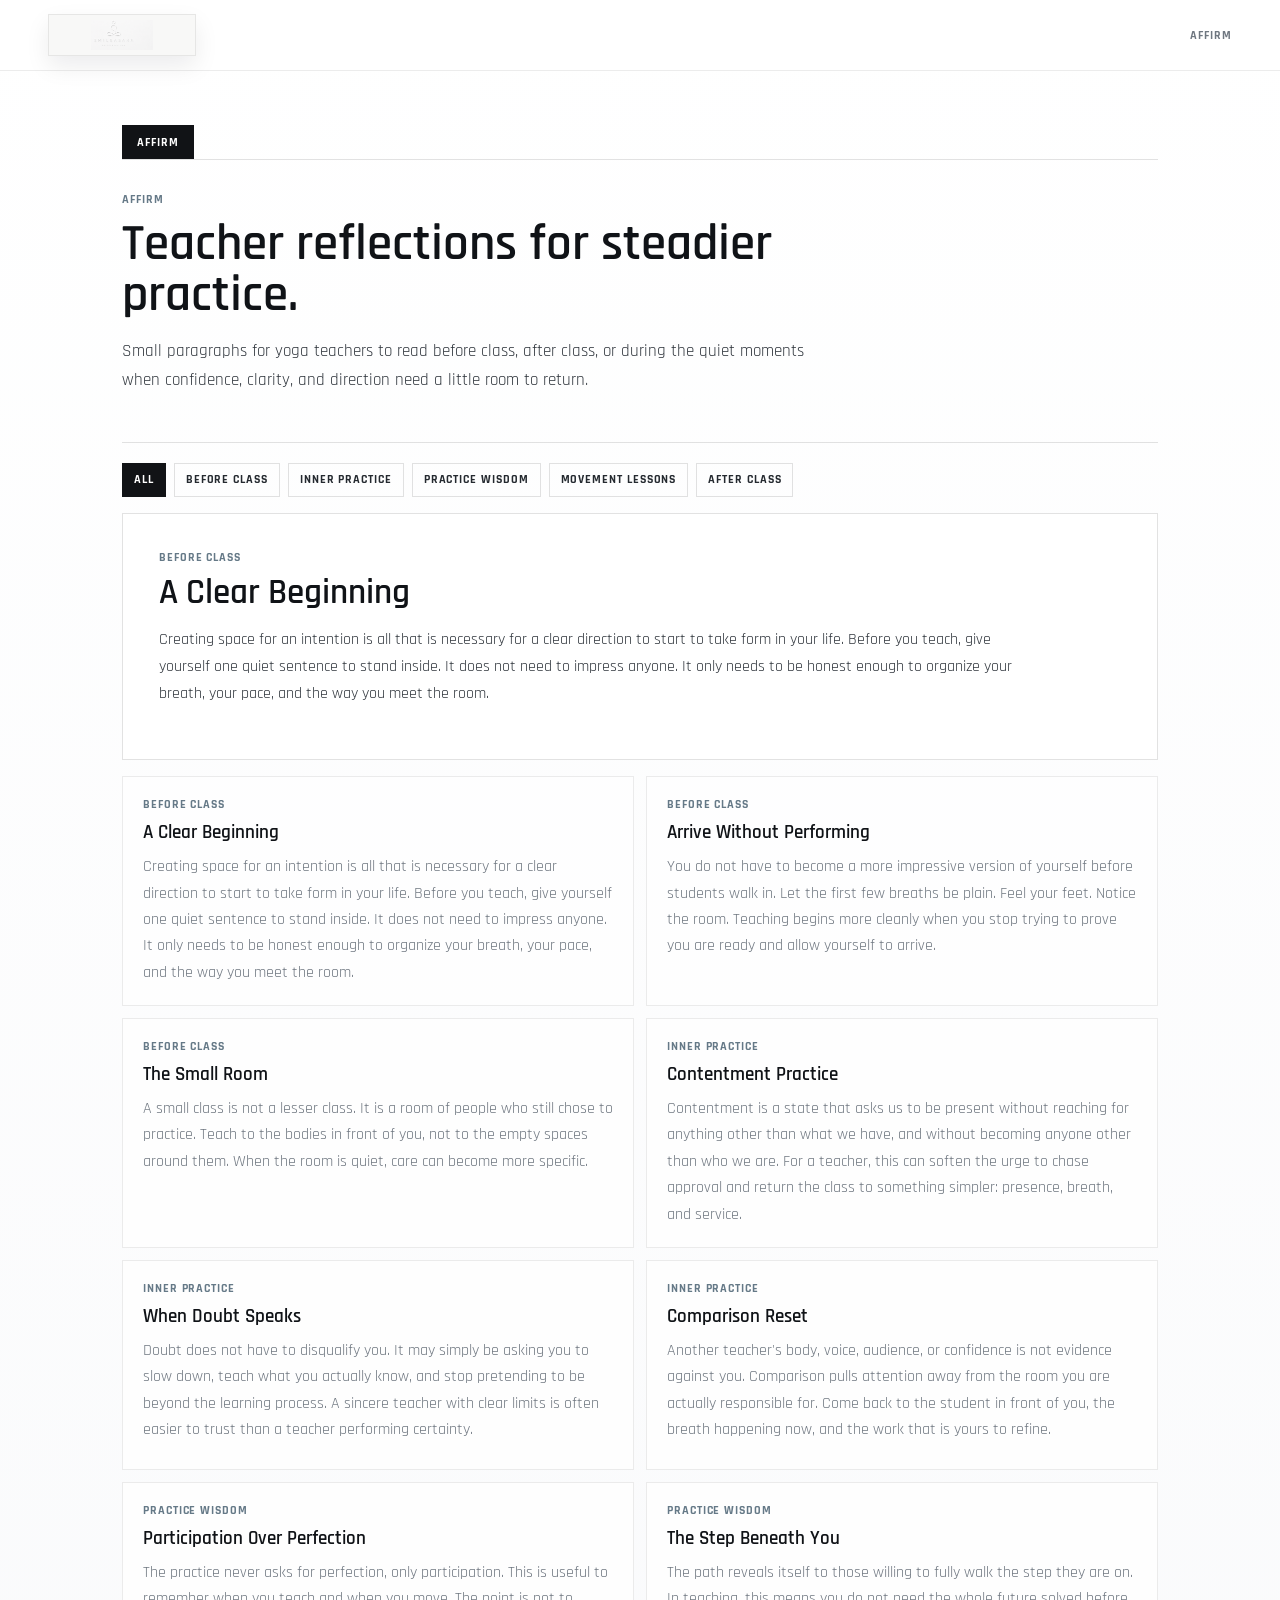
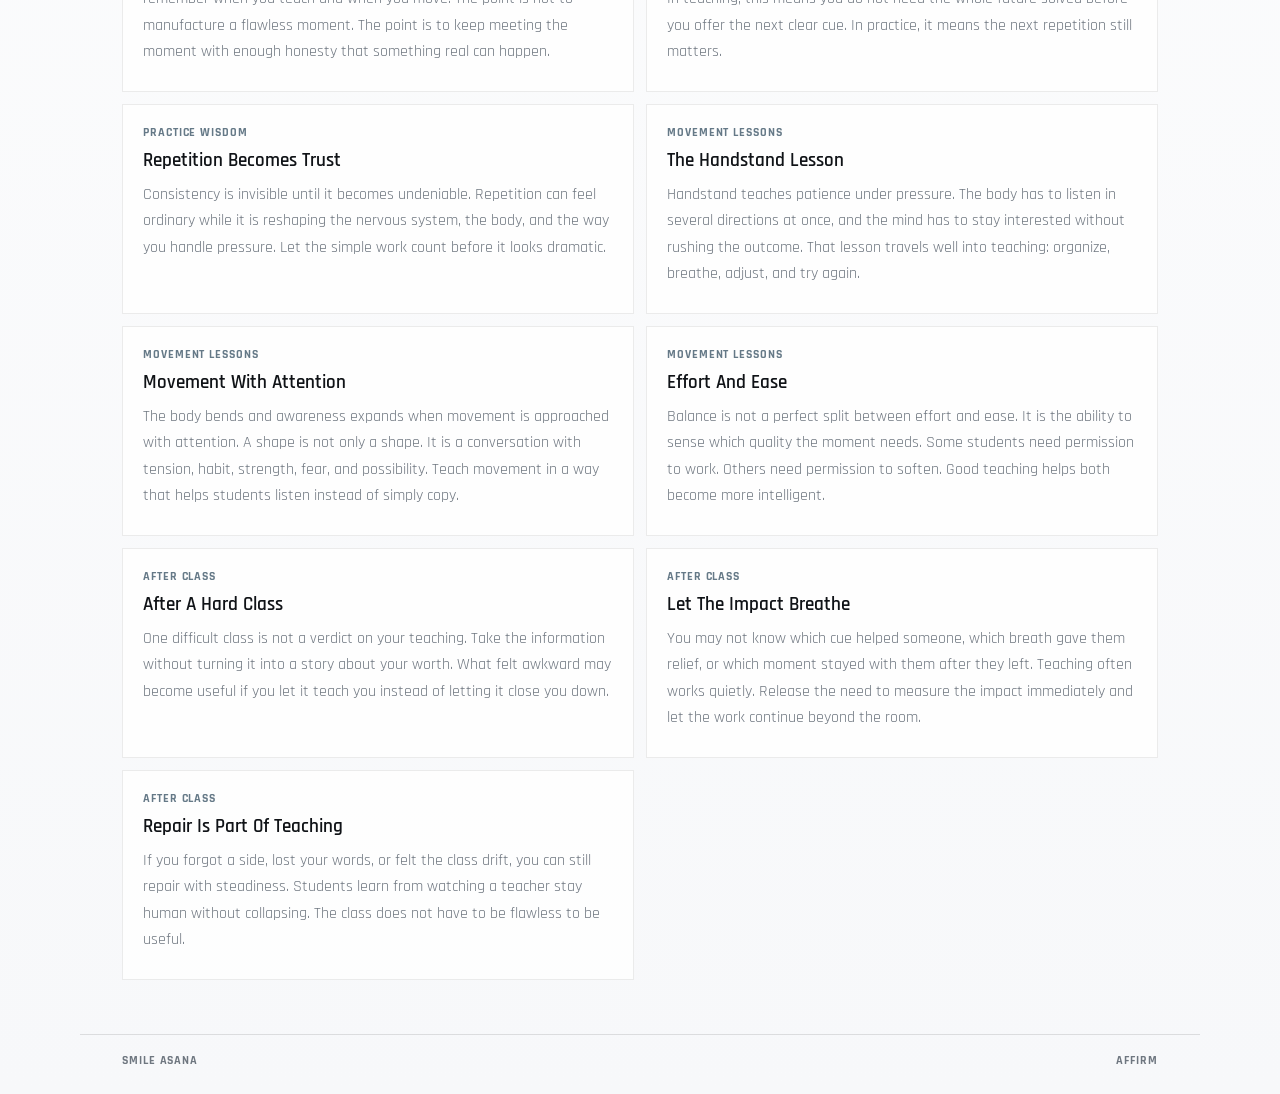
==== index.html @ 8455943b "Add files via upload" ====
<!doctype html>
<html lang="en">
  <head>
    <meta charset="utf-8" />
    <meta name="viewport" content="width=device-width, initial-scale=1" />
    <title>Smile Asana | Affirm</title>
    <meta
      name="description"
      content="Smile Asana Affirm: original reflection paragraphs for yoga teachers."
    />
    <link rel="preconnect" href="https://fonts.googleapis.com" />
    <link rel="preconnect" href="https://fonts.gstatic.com" crossorigin />
    <link
      href="https://fonts.googleapis.com/css2?family=Rajdhani:wght@400;500;600;700&display=swap"
      rel="stylesheet"
    />
    <link rel="icon" href="assets/logo-wide.png" />
    <link rel="stylesheet" href="styles.css" />
  </head>
  <body>
    <header class="site-header">
      <a class="brand" href="#top" aria-label="Smile Asana Affirm">
        <img src="assets/logo-wide.png" alt="Smile Asana" />
      </a>
      <nav class="top-nav" aria-label="Smile Asana navigation">
        <a href="#affirm">Affirm</a>
      </nav>
    </header>

    <main id="top">
      <nav class="tab-bar" aria-label="Smile Asana sections">
        <a class="app-tab is-active" href="#affirm">Affirm</a>
      </nav>

      <section class="tab-panel" id="affirm" aria-label="Affirm">
        <section class="hero">
          <p class="signal-label">Affirm</p>
          <h1>Teacher reflections for steadier practice.</h1>
          <p>
            Small paragraphs for yoga teachers to read before class, after class, or during the
            quiet moments when confidence, clarity, and direction need a little room to return.
          </p>
        </section>

        <section class="filter-section" id="library" aria-label="Affirm filters"></section>

        <section class="featured-card" id="featured-card" aria-live="polite"></section>
        <section class="affirmation-grid" id="reflections" aria-label="Affirm reflections"></section>
      </section>
    </main>

    <footer class="site-footer">
      <span>Smile Asana</span>
      <span>Affirm</span>
    </footer>

    <script src="app.js"></script>
  </body>
</html>
---- styles.css ----
:root {
  --bg: #f7f8fa;
  --panel: #ffffff;
  --ink: #101317;
  --text: #30363d;
  --muted: #6f7780;
  --line: rgba(16, 19, 23, 0.12);
  --soft-line: rgba(16, 19, 23, 0.08);
  --accent: #657987;
}

* {
  box-sizing: border-box;
}

html {
  scroll-behavior: smooth;
}

body {
  background: linear-gradient(180deg, #ffffff, var(--bg));
  color: var(--ink);
  font-family: "Rajdhani", system-ui, sans-serif;
  font-size: 15px;
  margin: 0;
}

a {
  color: inherit;
  text-decoration: none;
}

button {
  font: inherit;
  letter-spacing: 0;
}

.site-header {
  align-items: center;
  background: rgba(255, 255, 255, 0.9);
  border-bottom: 1px solid var(--soft-line);
  display: flex;
  justify-content: space-between;
  padding: 14px clamp(18px, 4vw, 48px);
  position: sticky;
  top: 0;
  z-index: 10;
}

.brand {
  align-items: center;
  display: flex;
}

.brand img {
  background: #f8f8f7;
  border: 1px solid rgba(16, 19, 23, 0.08);
  box-shadow: 0 10px 24px rgba(16, 19, 23, 0.08);
  display: block;
  height: 42px;
  object-fit: contain;
  padding: 5px 10px;
  width: 148px;
}

.top-nav,
.signal-label,
.teacher-chip,
.featured-card span,
.affirmation-card span,
.site-footer {
  font-size: 0.72rem;
  font-weight: 700;
  letter-spacing: 0.08em;
  text-transform: uppercase;
}

.top-nav {
  color: var(--muted);
  display: flex;
  gap: clamp(14px, 3vw, 28px);
}

.top-nav a:hover {
  color: var(--ink);
}

main {
  margin: 0 auto;
  max-width: 1120px;
  padding: clamp(22px, 5vw, 54px) clamp(18px, 4vw, 42px);
}

.tab-bar {
  border-bottom: 1px solid var(--line);
  display: flex;
  gap: 8px;
  margin-bottom: 22px;
}

.app-tab {
  border: 1px solid var(--line);
  border-bottom: 0;
  color: var(--muted);
  font-size: 0.72rem;
  font-weight: 700;
  letter-spacing: 0.08em;
  padding: 9px 14px;
  text-transform: uppercase;
}

.app-tab.is-active {
  background: #111316;
  border-color: #111316;
  color: #ffffff;
}

.tab-panel {
  display: block;
}

.hero {
  border-bottom: 1px solid var(--line);
  margin-bottom: 20px;
  padding: 10px 0 30px;
}

.signal-label {
  color: var(--accent);
  margin: 0 0 12px;
}

h1,
h2,
h3,
p {
  margin-top: 0;
}

h1 {
  color: var(--ink);
  font-size: clamp(1.75rem, 4vw, 3.25rem);
  font-weight: 600;
  line-height: 1;
  margin-bottom: 16px;
  max-width: 760px;
}

.hero p:last-child {
  color: var(--text);
  font-size: clamp(0.98rem, 1.5vw, 1.08rem);
  line-height: 1.65;
  max-width: 720px;
}

.filter-section {
  display: flex;
  flex-wrap: wrap;
  gap: 8px;
  margin-bottom: 16px;
}

.teacher-chip {
  background: transparent;
  border: 1px solid var(--line);
  color: #252a30;
  cursor: pointer;
  min-height: 34px;
  padding: 7px 11px;
}

.teacher-chip.is-active,
.teacher-chip:hover {
  background: #111316;
  border-color: #111316;
  color: #ffffff;
}

.featured-card {
  background: var(--panel);
  border: 1px solid var(--line);
  margin-bottom: 16px;
  padding: clamp(20px, 4vw, 36px);
}

.featured-card span,
.affirmation-card span {
  color: var(--accent);
  display: block;
  margin-bottom: 10px;
}

.featured-card h2 {
  color: var(--ink);
  font-size: clamp(1.35rem, 3vw, 2.2rem);
  font-weight: 600;
  line-height: 1.05;
  margin-bottom: 14px;
}

.featured-card p {
  color: var(--text);
  font-size: 1rem;
  line-height: 1.7;
  max-width: 880px;
}

.affirmation-grid {
  display: grid;
  gap: 12px;
  grid-template-columns: repeat(2, minmax(0, 1fr));
}

.affirmation-card {
  background: rgba(255, 255, 255, 0.82);
  border: 1px solid var(--soft-line);
  min-height: 210px;
  padding: 20px;
}

.affirmation-card h3 {
  color: var(--ink);
  font-size: 1.2rem;
  font-weight: 600;
  line-height: 1.1;
  margin-bottom: 10px;
}

.affirmation-card p {
  color: var(--muted);
  font-size: 0.98rem;
  line-height: 1.68;
  margin-bottom: 0;
}

.site-footer {
  align-items: center;
  border-top: 1px solid var(--line);
  color: var(--muted);
  display: flex;
  justify-content: space-between;
  margin: 0 auto;
  max-width: 1120px;
  padding: 18px clamp(18px, 4vw, 42px) 26px;
}

@media (max-width: 760px) {
  .site-header,
  .site-footer {
    align-items: flex-start;
    flex-direction: column;
    gap: 14px;
  }

  .top-nav {
    flex-wrap: wrap;
  }

  .affirmation-grid {
    grid-template-columns: 1fr;
  }
}
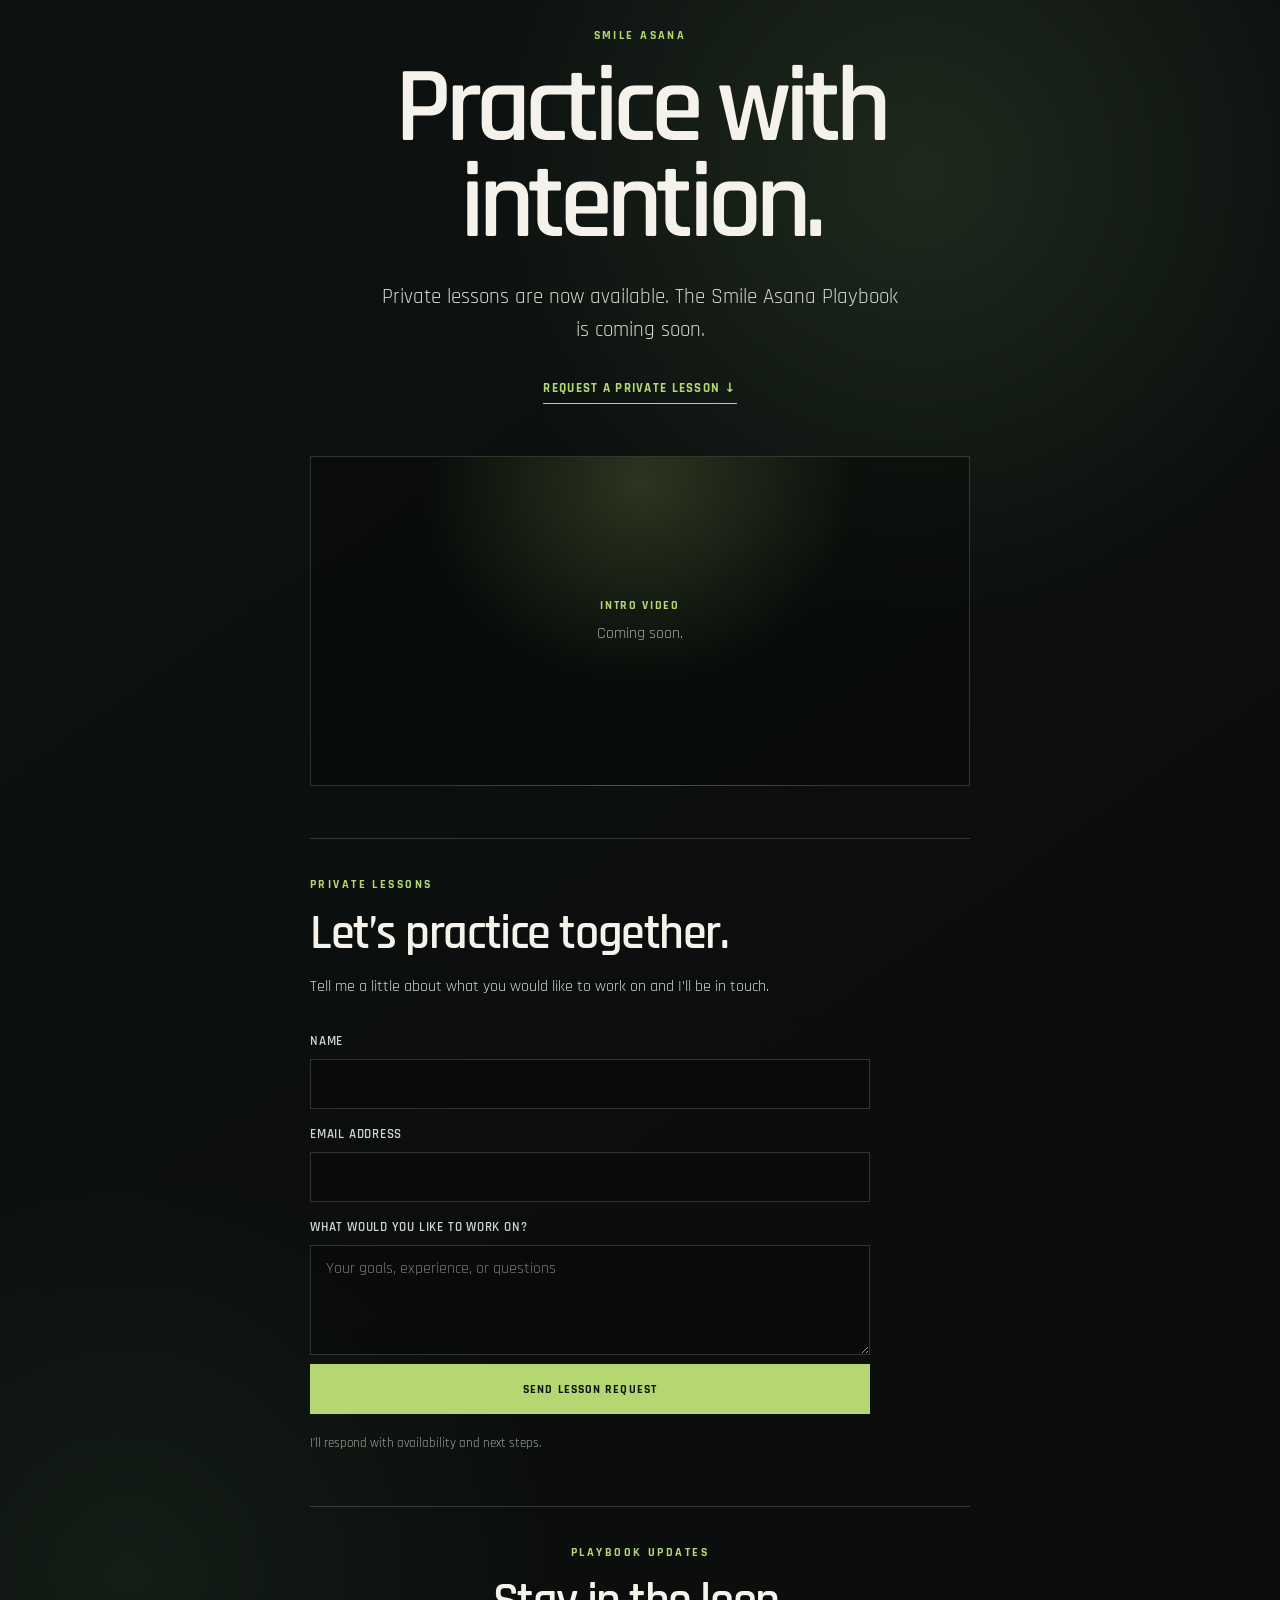
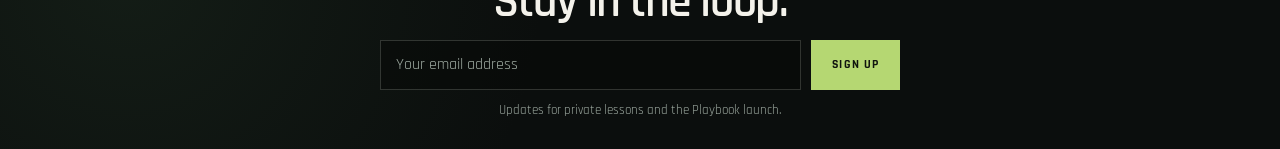
==== commit 663b967c: "Create Smile Asana coming-soon site" ====
--- a/index.html
+++ b/index.html
@@ -3,57 +3,56 @@
   <head>
     <meta charset="utf-8" />
     <meta name="viewport" content="width=device-width, initial-scale=1" />
-    <title>Smile Asana | Affirm</title>
-    <meta
-      name="description"
-      content="Smile Asana Affirm: original reflection paragraphs for yoga teachers."
-    />
+    <title>Smile Asana | Coming soon</title>
+    <meta name="description" content="Smile Asana private lessons and the Playbook are coming soon." />
     <link rel="preconnect" href="https://fonts.googleapis.com" />
     <link rel="preconnect" href="https://fonts.gstatic.com" crossorigin />
-    <link
-      href="https://fonts.googleapis.com/css2?family=Rajdhani:wght@400;500;600;700&display=swap"
-      rel="stylesheet"
-    />
-    <link rel="icon" href="assets/logo-wide.png" />
+    <link href="https://fonts.googleapis.com/css2?family=Rajdhani:wght@400;500;600;700&display=swap" rel="stylesheet" />
     <link rel="stylesheet" href="styles.css" />
   </head>
   <body>
-    <header class="site-header">
-      <a class="brand" href="#top" aria-label="Smile Asana Affirm">
-        <img src="assets/logo-wide.png" alt="Smile Asana" />
-      </a>
-      <nav class="top-nav" aria-label="Smile Asana navigation">
-        <a href="#affirm">Affirm</a>
-      </nav>
-    </header>
+    <main class="coming-soon" aria-labelledby="page-title">
+      <div class="coming-soon__content">
+        <p class="eyebrow">Smile Asana</p>
+        <h1 id="page-title">Practice with intention.</h1>
+        <p class="intro">Private lessons are now available. The Smile Asana Playbook is coming soon.</p>
+        <a class="lesson-link" href="#contact">Request a private lesson <span aria-hidden="true">↓</span></a>
 
-    <main id="top">
-      <nav class="tab-bar" aria-label="Smile Asana sections">
-        <a class="app-tab is-active" href="#affirm">Affirm</a>
-      </nav>
-
-      <section class="tab-panel" id="affirm" aria-label="Affirm">
-        <section class="hero">
-          <p class="signal-label">Affirm</p>
-          <h1>Teacher reflections for steadier practice.</h1>
-          <p>
-            Small paragraphs for yoga teachers to read before class, after class, or during the
-            quiet moments when confidence, clarity, and direction need a little room to return.
-          </p>
+        <section class="video-space" aria-label="Smile Asana introduction video coming soon">
+          <span>Intro video</span>
+          <p>Coming soon.</p>
         </section>
 
-        <section class="filter-section" id="library" aria-label="Affirm filters"></section>
+        <section class="contact" id="contact" aria-labelledby="contact-title">
+          <p class="eyebrow">Private lessons</p>
+          <h2 id="contact-title">Let’s practice together.</h2>
+          <p>Tell me a little about what you would like to work on and I’ll be in touch.</p>
+          <form class="contact-form" id="contact-form">
+            <label for="name">Name</label>
+            <input id="name" name="name" type="text" autocomplete="name" required />
+            <label for="contact-email">Email address</label>
+            <input id="contact-email" name="email" type="email" autocomplete="email" required />
+            <label for="message">What would you like to work on?</label>
+            <textarea id="message" name="message" rows="4" placeholder="Your goals, experience, or questions" required></textarea>
+            <button type="submit">Send lesson request</button>
+            <p class="form-note" id="contact-note">I’ll respond with availability and next steps.</p>
+          </form>
+        </section>
 
-        <section class="featured-card" id="featured-card" aria-live="polite"></section>
-        <section class="affirmation-grid" id="reflections" aria-label="Affirm reflections"></section>
-      </section>
+        <section class="updates" aria-labelledby="updates-title">
+          <p class="eyebrow">Playbook updates</p>
+          <h2 id="updates-title">Stay in the loop.</h2>
+        <form class="email-form" id="email-form">
+          <label class="sr-only" for="email">Email address</label>
+          <div class="email-form__fields">
+            <input id="email" name="email" type="email" autocomplete="email" placeholder="Your email address" required />
+            <button type="submit">Sign up</button>
+          </div>
+          <p class="form-note" id="form-note">Updates for private lessons and the Playbook launch.</p>
+        </form>
+        </section>
+      </div>
     </main>
-
-    <footer class="site-footer">
-      <span>Smile Asana</span>
-      <span>Affirm</span>
-    </footer>
-
     <script src="app.js"></script>
   </body>
 </html>
--- a/styles.css
+++ b/styles.css
@@ -1,262 +1,191 @@
 :root {
-  --bg: #f7f8fa;
-  --panel: #ffffff;
-  --ink: #101317;
-  --text: #30363d;
-  --muted: #6f7780;
-  --line: rgba(16, 19, 23, 0.12);
-  --soft-line: rgba(16, 19, 23, 0.08);
-  --accent: #657987;
+  --bg: #0b0e0d;
+  --ink: #f4f2eb;
+  --text: #d0d5cd;
+  --muted: #9da9a0;
+  --accent: #b5d772;
+  --line: rgba(232, 238, 228, 0.18);
 }
 
-* {
-  box-sizing: border-box;
-}
-
-html {
-  scroll-behavior: smooth;
-}
+* { box-sizing: border-box; }
 
 body {
-  background: linear-gradient(180deg, #ffffff, var(--bg));
+  background:
+    radial-gradient(circle at 72% 10%, rgba(87, 123, 76, 0.24), transparent 28rem),
+    radial-gradient(circle at 10% 90%, rgba(42, 67, 46, 0.28), transparent 26rem),
+    linear-gradient(145deg, #0d1210, var(--bg) 60%);
   color: var(--ink);
   font-family: "Rajdhani", system-ui, sans-serif;
-  font-size: 15px;
   margin: 0;
 }
 
-a {
-  color: inherit;
-  text-decoration: none;
+.coming-soon {
+  align-items: center;
+  display: flex;
+  justify-content: center;
+  min-height: 100svh;
+  padding: 28px;
 }
 
-button {
-  font: inherit;
-  letter-spacing: 0;
-}
+.coming-soon__content { max-width: 660px; text-align: center; }
 
-.site-header {
-  align-items: center;
-  background: rgba(255, 255, 255, 0.9);
-  border-bottom: 1px solid var(--soft-line);
-  display: flex;
-  justify-content: space-between;
-  padding: 14px clamp(18px, 4vw, 48px);
-  position: sticky;
-  top: 0;
-  z-index: 10;
-}
-
-.brand {
-  align-items: center;
-  display: flex;
-}
-
-.brand img {
-  background: #f8f8f7;
-  border: 1px solid rgba(16, 19, 23, 0.08);
-  box-shadow: 0 10px 24px rgba(16, 19, 23, 0.08);
-  display: block;
-  height: 42px;
-  object-fit: contain;
-  padding: 5px 10px;
-  width: 148px;
-}
-
-.top-nav,
-.signal-label,
-.teacher-chip,
-.featured-card span,
-.affirmation-card span,
-.site-footer {
-  font-size: 0.72rem;
+.eyebrow {
+  color: var(--accent);
+  font-size: 0.76rem;
   font-weight: 700;
-  letter-spacing: 0.08em;
+  letter-spacing: 0.2em;
+  margin: 0 0 18px;
   text-transform: uppercase;
 }
 
-.top-nav {
-  color: var(--muted);
-  display: flex;
-  gap: clamp(14px, 3vw, 28px);
+h1 {
+  font-size: clamp(3.2rem, 9vw, 6.7rem);
+  font-weight: 600;
+  letter-spacing: -0.055em;
+  line-height: 0.9;
+  margin: 0;
 }
 
-.top-nav a:hover {
-  color: var(--ink);
+.intro {
+  color: var(--text);
+  font-size: clamp(1.08rem, 2vw, 1.3rem);
+  line-height: 1.6;
+  margin: 27px auto 30px;
+  max-width: 530px;
 }
 
-main {
-  margin: 0 auto;
-  max-width: 1120px;
-  padding: clamp(22px, 5vw, 54px) clamp(18px, 4vw, 42px);
-}
-
-.tab-bar {
-  border-bottom: 1px solid var(--line);
-  display: flex;
-  gap: 8px;
-  margin-bottom: 22px;
-}
-
-.app-tab {
-  border: 1px solid var(--line);
-  border-bottom: 0;
-  color: var(--muted);
-  font-size: 0.72rem;
+.lesson-link {
+  border-bottom: 1px solid var(--accent);
+  color: var(--accent);
+  display: inline-block;
+  font-size: 0.8rem;
   font-weight: 700;
-  letter-spacing: 0.08em;
-  padding: 9px 14px;
+  letter-spacing: 0.1em;
+  padding-bottom: 7px;
+  text-decoration: none;
   text-transform: uppercase;
 }
 
-.app-tab.is-active {
-  background: #111316;
-  border-color: #111316;
-  color: #ffffff;
+.lesson-link:hover { color: #cae78c; }
+
+.video-space {
+  align-items: center;
+  aspect-ratio: 16 / 8;
+  background:
+    radial-gradient(ellipse at 50% 8%, rgba(181, 215, 114, 0.2), transparent 46%),
+    rgba(5, 8, 6, 0.42);
+  border: 1px solid var(--line);
+  display: flex;
+  flex-direction: column;
+  justify-content: center;
+  margin: 52px 0;
 }
 
-.tab-panel {
-  display: block;
+.video-space span {
+  color: var(--accent);
+  font-size: 0.75rem;
+  font-weight: 700;
+  letter-spacing: 0.14em;
+  text-transform: uppercase;
 }
 
-.hero {
-  border-bottom: 1px solid var(--line);
-  margin-bottom: 20px;
-  padding: 10px 0 30px;
+.video-space p { color: var(--muted); margin: 10px 0 0; }
+
+.contact,
+.updates {
+  border-top: 1px solid var(--line);
+  padding-top: 38px;
+  text-align: left;
 }
 
-.signal-label {
-  color: var(--accent);
-  margin: 0 0 12px;
+.updates { margin-top: 52px; text-align: center; }
+
+h2 {
+  font-size: clamp(1.9rem, 4vw, 3rem);
+  font-weight: 600;
+  letter-spacing: -0.03em;
+  line-height: 1;
+  margin: 0 0 14px;
 }
 
-h1,
-h2,
-h3,
-p {
-  margin-top: 0;
+.contact > p:not(.eyebrow) { color: var(--text); line-height: 1.6; margin-bottom: 25px; }
+
+.contact-form {
+  display: grid;
+  gap: 9px;
+  max-width: 560px;
 }
 
-h1 {
+.contact-form label { color: var(--text); font-size: 0.82rem; font-weight: 600; letter-spacing: 0.06em; margin-top: 8px; text-transform: uppercase; }
+
+.email-form { margin: 0 auto; max-width: 520px; }
+.email-form__fields { display: flex; gap: 10px; }
+
+input, textarea, button { border-radius: 0; font: inherit; }
+
+input {
+  background: rgba(5, 8, 6, 0.46);
+  border: 1px solid var(--line);
   color: var(--ink);
-  font-size: clamp(1.75rem, 4vw, 3.25rem);
-  font-weight: 600;
-  line-height: 1;
-  margin-bottom: 16px;
-  max-width: 760px;
+  flex: 1;
+  min-height: 50px;
+  outline: none;
+  padding: 0 15px;
 }
 
-.hero p:last-child {
-  color: var(--text);
-  font-size: clamp(0.98rem, 1.5vw, 1.08rem);
-  line-height: 1.65;
-  max-width: 720px;
+textarea {
+  background: rgba(5, 8, 6, 0.46);
+  border: 1px solid var(--line);
+  color: var(--ink);
+  outline: none;
+  padding: 12px 15px;
+  resize: vertical;
 }
 
-.filter-section {
-  display: flex;
-  flex-wrap: wrap;
-  gap: 8px;
-  margin-bottom: 16px;
+input::placeholder { color: var(--muted); }
+input:focus { border-color: var(--accent); box-shadow: 0 0 0 3px rgba(181, 215, 114, 0.14); }
+textarea:focus { border-color: var(--accent); box-shadow: 0 0 0 3px rgba(181, 215, 114, 0.14); }
+
+button {
+  background: var(--accent);
+  border: 1px solid var(--accent);
+  color: #10140e;
+  cursor: pointer;
+  font-size: 0.76rem;
+  font-weight: 700;
+  letter-spacing: 0.09em;
+  min-height: 50px;
+  padding: 0 20px;
+  text-transform: uppercase;
+  transition: background 160ms ease, transform 160ms ease;
 }
 
-.teacher-chip {
-  background: transparent;
-  border: 1px solid var(--line);
-  color: #252a30;
-  cursor: pointer;
-  min-height: 34px;
-  padding: 7px 11px;
+button:hover { background: #cae78c; transform: translateY(-2px); }
+
+.form-note {
+  color: var(--muted);
+  font-size: 0.84rem;
+  line-height: 1.4;
+  margin: 12px 0 0;
 }
 
-.teacher-chip.is-active,
-.teacher-chip:hover {
-  background: #111316;
-  border-color: #111316;
-  color: #ffffff;
+.form-note.is-success { color: var(--accent); }
+
+
+.sr-only {
+  clip: rect(0, 0, 0, 0);
+  height: 1px;
+  margin: -1px;
+  overflow: hidden;
+  padding: 0;
+  position: absolute;
+  white-space: nowrap;
+  width: 1px;
 }
 
-.featured-card {
-  background: var(--panel);
-  border: 1px solid var(--line);
-  margin-bottom: 16px;
-  padding: clamp(20px, 4vw, 36px);
+@media (max-width: 500px) {
+  .coming-soon { padding: 22px; }
+  .email-form__fields { flex-direction: column; }
+  button { width: 100%; }
+  .video-space { margin: 40px 0; }
 }
-
-.featured-card span,
-.affirmation-card span {
-  color: var(--accent);
-  display: block;
-  margin-bottom: 10px;
-}
-
-.featured-card h2 {
-  color: var(--ink);
-  font-size: clamp(1.35rem, 3vw, 2.2rem);
-  font-weight: 600;
-  line-height: 1.05;
-  margin-bottom: 14px;
-}
-
-.featured-card p {
-  color: var(--text);
-  font-size: 1rem;
-  line-height: 1.7;
-  max-width: 880px;
-}
-
-.affirmation-grid {
-  display: grid;
-  gap: 12px;
-  grid-template-columns: repeat(2, minmax(0, 1fr));
-}
-
-.affirmation-card {
-  background: rgba(255, 255, 255, 0.82);
-  border: 1px solid var(--soft-line);
-  min-height: 210px;
-  padding: 20px;
-}
-
-.affirmation-card h3 {
-  color: var(--ink);
-  font-size: 1.2rem;
-  font-weight: 600;
-  line-height: 1.1;
-  margin-bottom: 10px;
-}
-
-.affirmation-card p {
-  color: var(--muted);
-  font-size: 0.98rem;
-  line-height: 1.68;
-  margin-bottom: 0;
-}
-
-.site-footer {
-  align-items: center;
-  border-top: 1px solid var(--line);
-  color: var(--muted);
-  display: flex;
-  justify-content: space-between;
-  margin: 0 auto;
-  max-width: 1120px;
-  padding: 18px clamp(18px, 4vw, 42px) 26px;
-}
-
-@media (max-width: 760px) {
-  .site-header,
-  .site-footer {
-    align-items: flex-start;
-    flex-direction: column;
-    gap: 14px;
-  }
-
-  .top-nav {
-    flex-wrap: wrap;
-  }
-
-  .affirmation-grid {
-    grid-template-columns: 1fr;
-  }
-}
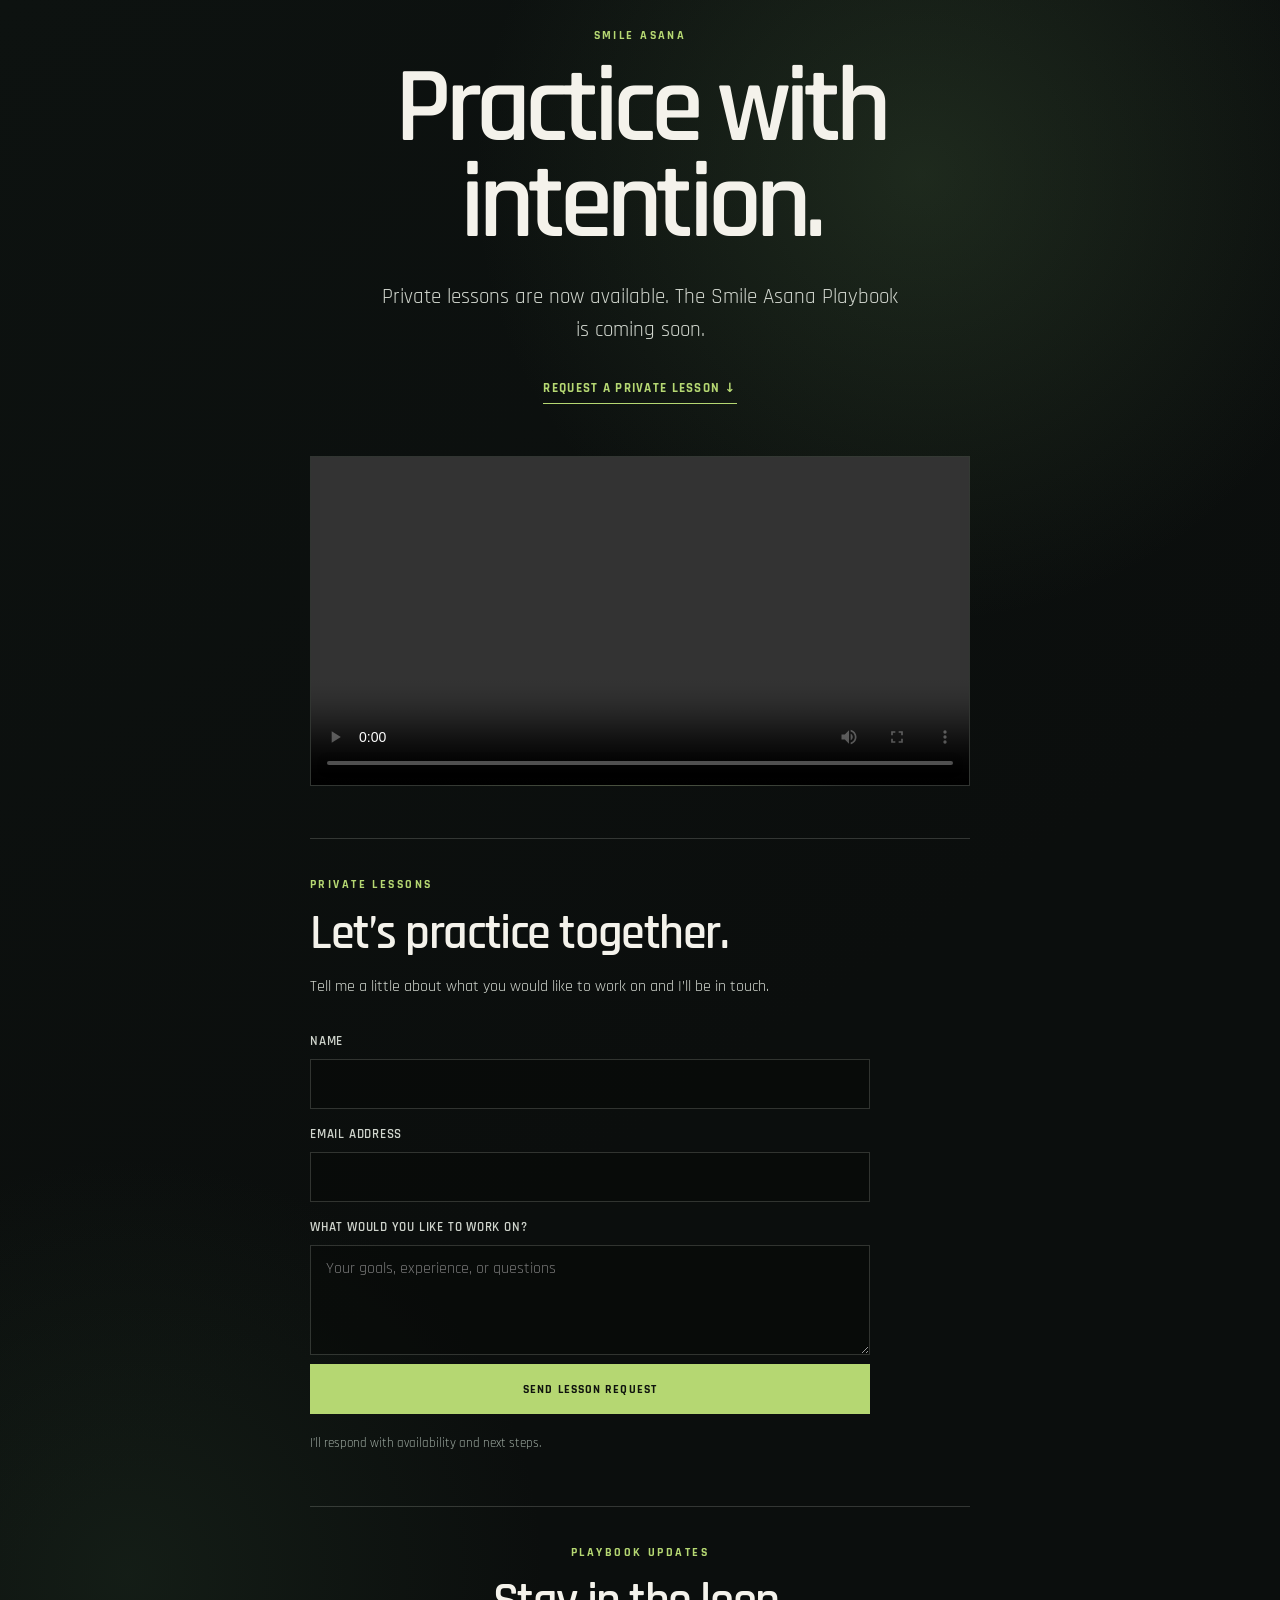
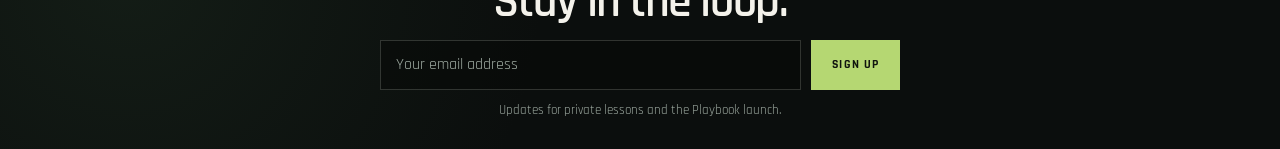
==== commit 1ce4aab3: "Add browser-compatible intro video" ====
--- a/index.html
+++ b/index.html
@@ -18,9 +18,11 @@
         <p class="intro">Private lessons are now available. The Smile Asana Playbook is coming soon.</p>
         <a class="lesson-link" href="#contact">Request a private lesson <span aria-hidden="true">↓</span></a>
 
-        <section class="video-space" aria-label="Smile Asana introduction video coming soon">
-          <span>Intro video</span>
-          <p>Coming soon.</p>
+        <section class="video-space" aria-label="Smile Asana introduction video">
+          <video class="intro-video" controls playsinline preload="metadata">
+            <source src="assets/intro-video.mp4" type="video/mp4" />
+            Your browser does not support this video format.
+          </video>
         </section>
 
         <section class="contact" id="contact" aria-labelledby="contact-title">
--- a/styles.css
+++ b/styles.css
@@ -75,21 +75,11 @@
     radial-gradient(ellipse at 50% 8%, rgba(181, 215, 114, 0.2), transparent 46%),
     rgba(5, 8, 6, 0.42);
   border: 1px solid var(--line);
-  display: flex;
-  flex-direction: column;
-  justify-content: center;
   margin: 52px 0;
+  overflow: hidden;
 }
 
-.video-space span {
-  color: var(--accent);
-  font-size: 0.75rem;
-  font-weight: 700;
-  letter-spacing: 0.14em;
-  text-transform: uppercase;
-}
-
-.video-space p { color: var(--muted); margin: 10px 0 0; }
+.intro-video { display: block; height: 100%; object-fit: cover; width: 100%; }
 
 .contact,
 .updates {
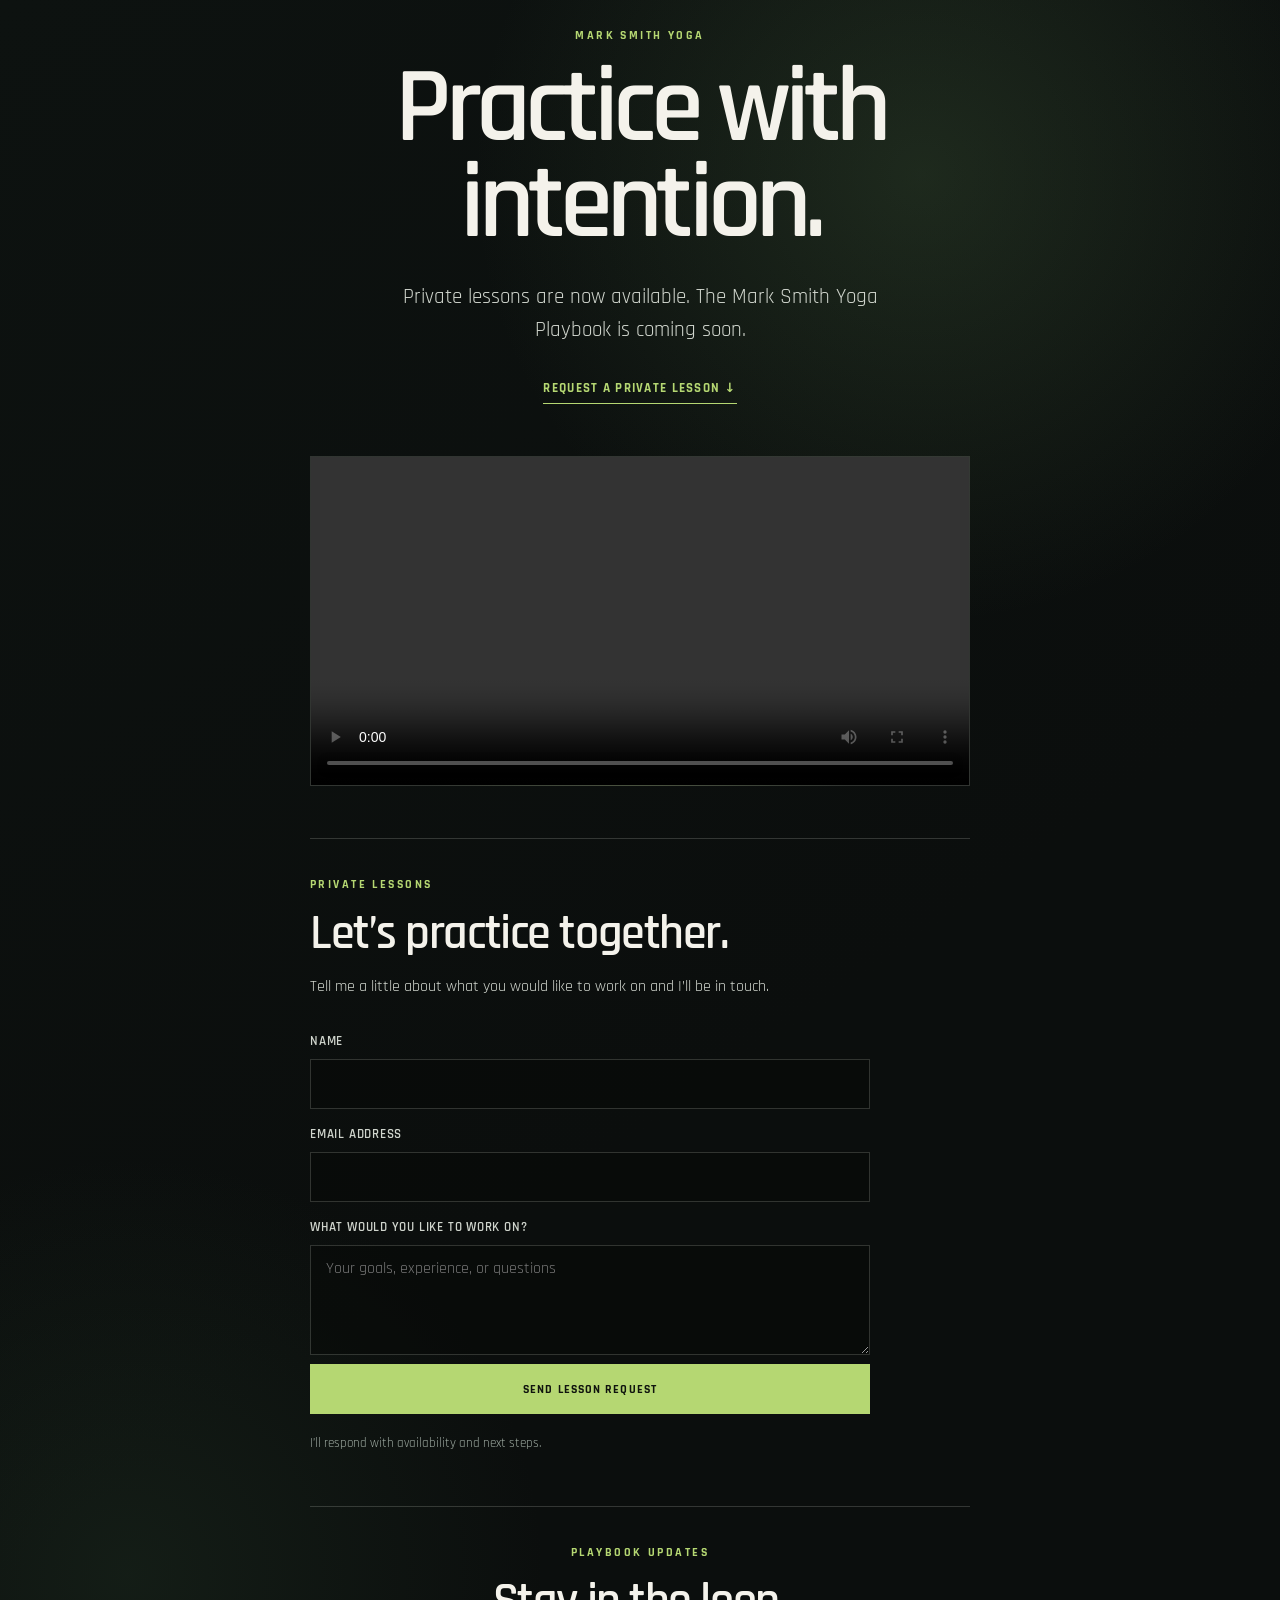
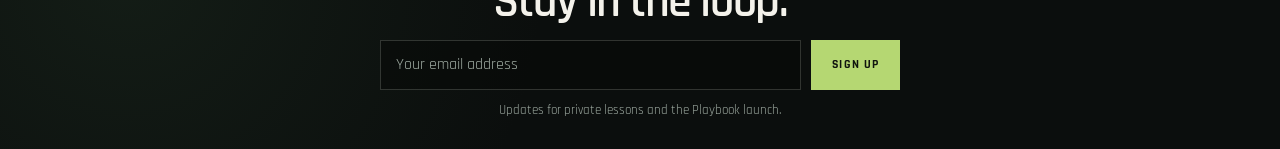
==== commit 7ceacad1: "Rename site to Mark Smith Yoga" ====
--- a/index.html
+++ b/index.html
@@ -3,8 +3,8 @@
   <head>
     <meta charset="utf-8" />
     <meta name="viewport" content="width=device-width, initial-scale=1" />
-    <title>Smile Asana | Coming soon</title>
-    <meta name="description" content="Smile Asana private lessons and the Playbook are coming soon." />
+    <title>Mark Smith Yoga | Coming soon</title>
+    <meta name="description" content="Mark Smith Yoga private lessons and the Playbook are coming soon." />
     <link rel="preconnect" href="https://fonts.googleapis.com" />
     <link rel="preconnect" href="https://fonts.gstatic.com" crossorigin />
     <link href="https://fonts.googleapis.com/css2?family=Rajdhani:wght@400;500;600;700&display=swap" rel="stylesheet" />
@@ -13,9 +13,9 @@
   <body>
     <main class="coming-soon" aria-labelledby="page-title">
       <div class="coming-soon__content">
-        <p class="eyebrow">Smile Asana</p>
+        <p class="eyebrow">Mark Smith Yoga</p>
         <h1 id="page-title">Practice with intention.</h1>
-        <p class="intro">Private lessons are now available. The Smile Asana Playbook is coming soon.</p>
+        <p class="intro">Private lessons are now available. The Mark Smith Yoga Playbook is coming soon.</p>
         <a class="lesson-link" href="#contact">Request a private lesson <span aria-hidden="true">↓</span></a>
 
         <section class="video-space" aria-label="Smile Asana introduction video">
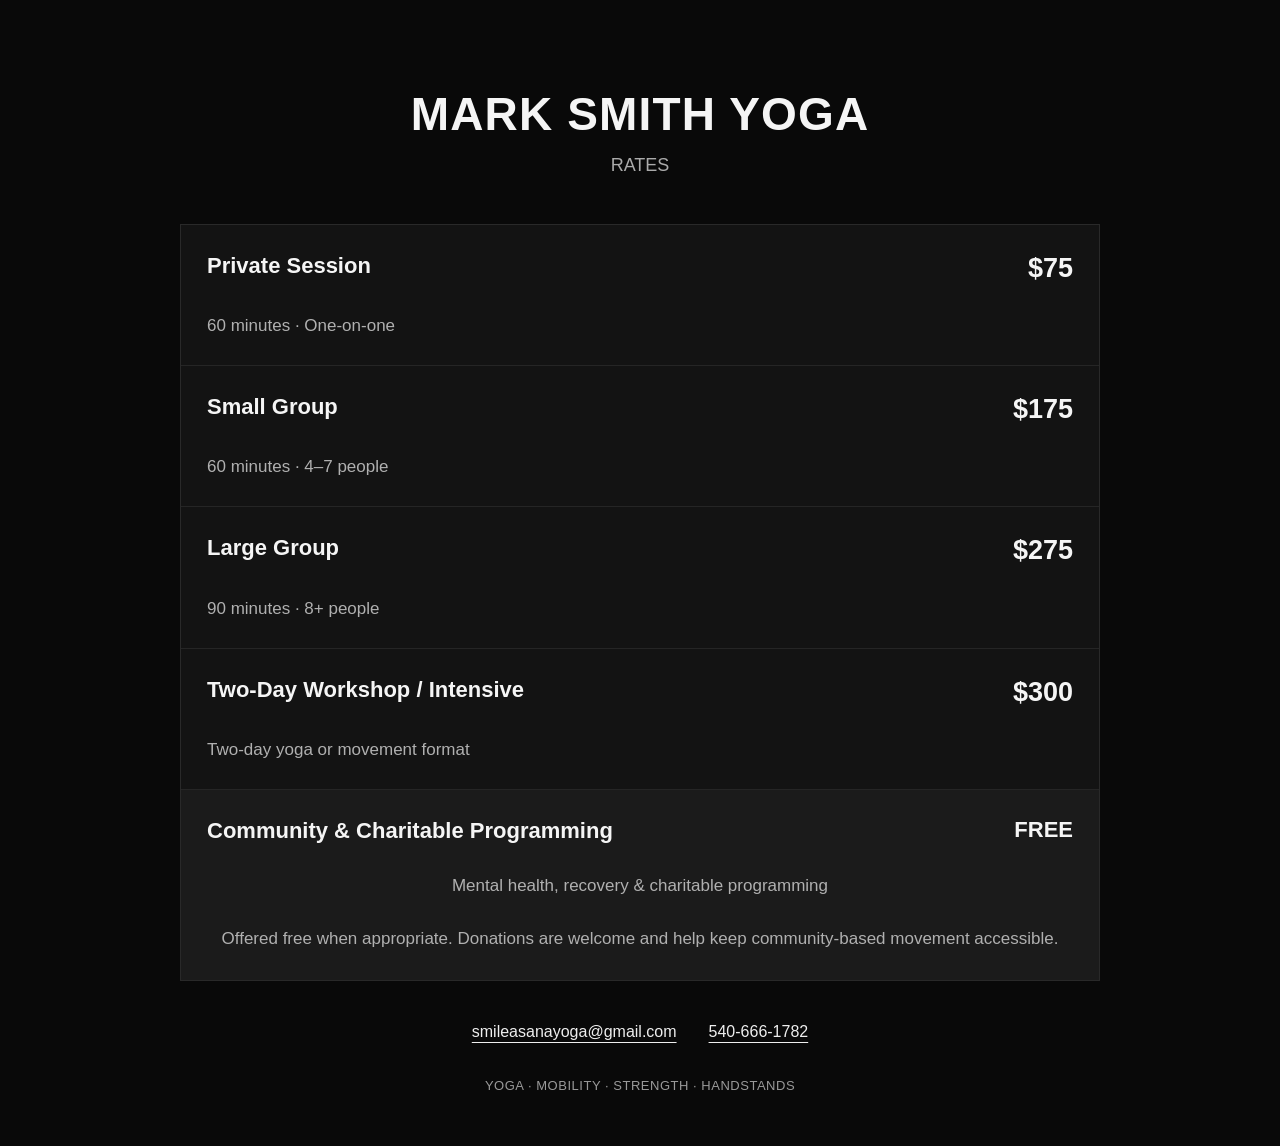
==== commit 50ff52f5: "Replace homepage with yoga rates and contact details" ====
--- a/index.html
+++ b/index.html
@@ -1,60 +1,24 @@
 <!doctype html>
 <html lang="en">
-  <head>
-    <meta charset="utf-8" />
-    <meta name="viewport" content="width=device-width, initial-scale=1" />
-    <title>Mark Smith Yoga | Coming soon</title>
-    <meta name="description" content="Mark Smith Yoga private lessons and the Playbook are coming soon." />
-    <link rel="preconnect" href="https://fonts.googleapis.com" />
-    <link rel="preconnect" href="https://fonts.gstatic.com" crossorigin />
-    <link href="https://fonts.googleapis.com/css2?family=Rajdhani:wght@400;500;600;700&display=swap" rel="stylesheet" />
-    <link rel="stylesheet" href="styles.css" />
-  </head>
-  <body>
-    <main class="coming-soon" aria-labelledby="page-title">
-      <div class="coming-soon__content">
-        <p class="eyebrow">Mark Smith Yoga</p>
-        <h1 id="page-title">Practice with intention.</h1>
-        <p class="intro">Private lessons are now available. The Mark Smith Yoga Playbook is coming soon.</p>
-        <a class="lesson-link" href="#contact">Request a private lesson <span aria-hidden="true">↓</span></a>
-
-        <section class="video-space" aria-label="Smile Asana introduction video">
-          <video class="intro-video" controls playsinline preload="metadata">
-            <source src="assets/intro-video.mp4" type="video/mp4" />
-            Your browser does not support this video format.
-          </video>
-        </section>
-
-        <section class="contact" id="contact" aria-labelledby="contact-title">
-          <p class="eyebrow">Private lessons</p>
-          <h2 id="contact-title">Let’s practice together.</h2>
-          <p>Tell me a little about what you would like to work on and I’ll be in touch.</p>
-          <form class="contact-form" id="contact-form">
-            <label for="name">Name</label>
-            <input id="name" name="name" type="text" autocomplete="name" required />
-            <label for="contact-email">Email address</label>
-            <input id="contact-email" name="email" type="email" autocomplete="email" required />
-            <label for="message">What would you like to work on?</label>
-            <textarea id="message" name="message" rows="4" placeholder="Your goals, experience, or questions" required></textarea>
-            <button type="submit">Send lesson request</button>
-            <p class="form-note" id="contact-note">I’ll respond with availability and next steps.</p>
-          </form>
-        </section>
-
-        <section class="updates" aria-labelledby="updates-title">
-          <p class="eyebrow">Playbook updates</p>
-          <h2 id="updates-title">Stay in the loop.</h2>
-        <form class="email-form" id="email-form">
-          <label class="sr-only" for="email">Email address</label>
-          <div class="email-form__fields">
-            <input id="email" name="email" type="email" autocomplete="email" placeholder="Your email address" required />
-            <button type="submit">Sign up</button>
-          </div>
-          <p class="form-note" id="form-note">Updates for private lessons and the Playbook launch.</p>
-        </form>
-        </section>
-      </div>
-    </main>
-    <script src="app.js"></script>
-  </body>
+<head>
+<meta charset="utf-8">
+<meta name="viewport" content="width=device-width, initial-scale=1">
+<title>Mark Smith Yoga | Rates & Contact</title>
+<meta name="description" content="Yoga sessions, groups, workshops and community programming with Mark Smith. Contact smileasanayoga@gmail.com or 540-666-1782.">
+<link rel="stylesheet" href="styles.css">
+</head>
+<body>
+<main>
+<header><h1>Mark Smith Yoga</h1><p>Rates</p></header>
+<section class="rates" aria-label="Yoga rates">
+<article><h2>Private Session</h2><p class="price">$75</p><p class="detail">60 minutes · One-on-one</p></article>
+<article><h2>Small Group</h2><p class="price">$175</p><p class="detail">60 minutes · 4–7 people</p></article>
+<article><h2>Large Group</h2><p class="price">$275</p><p class="detail">90 minutes · 8+ people</p></article>
+<article><h2>Two-Day Workshop / Intensive</h2><p class="price">$300</p><p class="detail">Two-day yoga or movement format</p></article>
+<article class="community"><h2>Community &amp; Charitable Programming</h2><p class="price free">Free</p><p class="detail">Mental health, recovery &amp; charitable programming</p><p class="donation">Offered free when appropriate. Donations are welcome and help keep community-based movement accessible.</p></article>
+</section>
+<address aria-label="Contact Mark Smith Yoga"><a href="mailto:smileasanayoga@gmail.com">smileasanayoga@gmail.com</a><a href="tel:+15406661782">540-666-1782</a></address>
+<footer>Yoga · Mobility · Strength · Handstands</footer>
+</main>
+</body>
 </html>
--- a/styles.css
+++ b/styles.css
@@ -1,181 +1,33 @@
-:root {
-  --bg: #0b0e0d;
-  --ink: #f4f2eb;
-  --text: #d0d5cd;
-  --muted: #9da9a0;
-  --accent: #b5d772;
-  --line: rgba(232, 238, 228, 0.18);
+:root { color-scheme: dark; font-family: Arial, Helvetica, sans-serif; color: #f5f5f5; background: #090909; }
+* { box-sizing: border-box; }
+body { margin: 0; }
+main { width: min(100% - 40px, 920px); margin: 0 auto; padding: 88px 0 48px; }
+header { text-align: center; margin-bottom: 48px; }
+h1 { margin: 0; font-size: clamp(28px, 5vw, 46px); line-height: 1.15; text-transform: uppercase; letter-spacing: .025em; }
+header p { color: #aaa; text-transform: uppercase; margin: 14px 0 0; font-size: 18px; }
+.rates { border: 1px solid #292929; background: #131313; }
+article { display: grid; grid-template-columns: minmax(0, 1fr) auto; gap: 26px 24px; padding: 26px; }
+article + article { border-top: 1px solid #252525; }
+h2 { margin: 0; font-size: 22px; line-height: 1.35; }
+p { margin: 0; }
+.price { font-size: 27px; font-weight: 700; line-height: 1.3; }
+.detail { grid-column: 1 / -1; color: #b0b0b0; font-size: 17px; line-height: 1.6; }
+.community { background: #1b1b1b; }
+.free { font-size: 22px; text-transform: uppercase; }
+.community .detail, .donation { text-align: center; }
+.donation { grid-column: 1 / -1; color: #b0b0b0; font-size: 17px; line-height: 1.7; }
+address { display: flex; flex-wrap: wrap; justify-content: center; gap: 18px 32px; margin: 38px 0 30px; font-style: normal; }
+address a { color: #eee; text-underline-offset: 5px; line-height: 1.6; overflow-wrap: anywhere; }
+a:hover { color: #bbb; }
+a:focus-visible { outline: 2px solid #fff; outline-offset: 6px; }
+footer { text-align: center; color: #999; text-transform: uppercase; font-size: 13px; line-height: 1.8; letter-spacing: .04em; }
+@media (max-width: 540px) {
+main { width: calc(100% - 28px); padding-top: 48px; }
+header { margin-bottom: 30px; }
+article { padding: 22px 18px; gap: 18px 14px; }
+h2 { font-size: 18px; }
+.price { font-size: 23px; }
+.free { font-size: 18px; }
+.detail, .donation { font-size: 15px; }
+address { flex-direction: column; align-items: center; gap: 12px; font-size: 16px; }
 }
-
-* { box-sizing: border-box; }
-
-body {
-  background:
-    radial-gradient(circle at 72% 10%, rgba(87, 123, 76, 0.24), transparent 28rem),
-    radial-gradient(circle at 10% 90%, rgba(42, 67, 46, 0.28), transparent 26rem),
-    linear-gradient(145deg, #0d1210, var(--bg) 60%);
-  color: var(--ink);
-  font-family: "Rajdhani", system-ui, sans-serif;
-  margin: 0;
-}
-
-.coming-soon {
-  align-items: center;
-  display: flex;
-  justify-content: center;
-  min-height: 100svh;
-  padding: 28px;
-}
-
-.coming-soon__content { max-width: 660px; text-align: center; }
-
-.eyebrow {
-  color: var(--accent);
-  font-size: 0.76rem;
-  font-weight: 700;
-  letter-spacing: 0.2em;
-  margin: 0 0 18px;
-  text-transform: uppercase;
-}
-
-h1 {
-  font-size: clamp(3.2rem, 9vw, 6.7rem);
-  font-weight: 600;
-  letter-spacing: -0.055em;
-  line-height: 0.9;
-  margin: 0;
-}
-
-.intro {
-  color: var(--text);
-  font-size: clamp(1.08rem, 2vw, 1.3rem);
-  line-height: 1.6;
-  margin: 27px auto 30px;
-  max-width: 530px;
-}
-
-.lesson-link {
-  border-bottom: 1px solid var(--accent);
-  color: var(--accent);
-  display: inline-block;
-  font-size: 0.8rem;
-  font-weight: 700;
-  letter-spacing: 0.1em;
-  padding-bottom: 7px;
-  text-decoration: none;
-  text-transform: uppercase;
-}
-
-.lesson-link:hover { color: #cae78c; }
-
-.video-space {
-  align-items: center;
-  aspect-ratio: 16 / 8;
-  background:
-    radial-gradient(ellipse at 50% 8%, rgba(181, 215, 114, 0.2), transparent 46%),
-    rgba(5, 8, 6, 0.42);
-  border: 1px solid var(--line);
-  margin: 52px 0;
-  overflow: hidden;
-}
-
-.intro-video { display: block; height: 100%; object-fit: cover; width: 100%; }
-
-.contact,
-.updates {
-  border-top: 1px solid var(--line);
-  padding-top: 38px;
-  text-align: left;
-}
-
-.updates { margin-top: 52px; text-align: center; }
-
-h2 {
-  font-size: clamp(1.9rem, 4vw, 3rem);
-  font-weight: 600;
-  letter-spacing: -0.03em;
-  line-height: 1;
-  margin: 0 0 14px;
-}
-
-.contact > p:not(.eyebrow) { color: var(--text); line-height: 1.6; margin-bottom: 25px; }
-
-.contact-form {
-  display: grid;
-  gap: 9px;
-  max-width: 560px;
-}
-
-.contact-form label { color: var(--text); font-size: 0.82rem; font-weight: 600; letter-spacing: 0.06em; margin-top: 8px; text-transform: uppercase; }
-
-.email-form { margin: 0 auto; max-width: 520px; }
-.email-form__fields { display: flex; gap: 10px; }
-
-input, textarea, button { border-radius: 0; font: inherit; }
-
-input {
-  background: rgba(5, 8, 6, 0.46);
-  border: 1px solid var(--line);
-  color: var(--ink);
-  flex: 1;
-  min-height: 50px;
-  outline: none;
-  padding: 0 15px;
-}
-
-textarea {
-  background: rgba(5, 8, 6, 0.46);
-  border: 1px solid var(--line);
-  color: var(--ink);
-  outline: none;
-  padding: 12px 15px;
-  resize: vertical;
-}
-
-input::placeholder { color: var(--muted); }
-input:focus { border-color: var(--accent); box-shadow: 0 0 0 3px rgba(181, 215, 114, 0.14); }
-textarea:focus { border-color: var(--accent); box-shadow: 0 0 0 3px rgba(181, 215, 114, 0.14); }
-
-button {
-  background: var(--accent);
-  border: 1px solid var(--accent);
-  color: #10140e;
-  cursor: pointer;
-  font-size: 0.76rem;
-  font-weight: 700;
-  letter-spacing: 0.09em;
-  min-height: 50px;
-  padding: 0 20px;
-  text-transform: uppercase;
-  transition: background 160ms ease, transform 160ms ease;
-}
-
-button:hover { background: #cae78c; transform: translateY(-2px); }
-
-.form-note {
-  color: var(--muted);
-  font-size: 0.84rem;
-  line-height: 1.4;
-  margin: 12px 0 0;
-}
-
-.form-note.is-success { color: var(--accent); }
-
-
-.sr-only {
-  clip: rect(0, 0, 0, 0);
-  height: 1px;
-  margin: -1px;
-  overflow: hidden;
-  padding: 0;
-  position: absolute;
-  white-space: nowrap;
-  width: 1px;
-}
-
-@media (max-width: 500px) {
-  .coming-soon { padding: 22px; }
-  .email-form__fields { flex-direction: column; }
-  button { width: 100%; }
-  .video-space { margin: 40px 0; }
-}
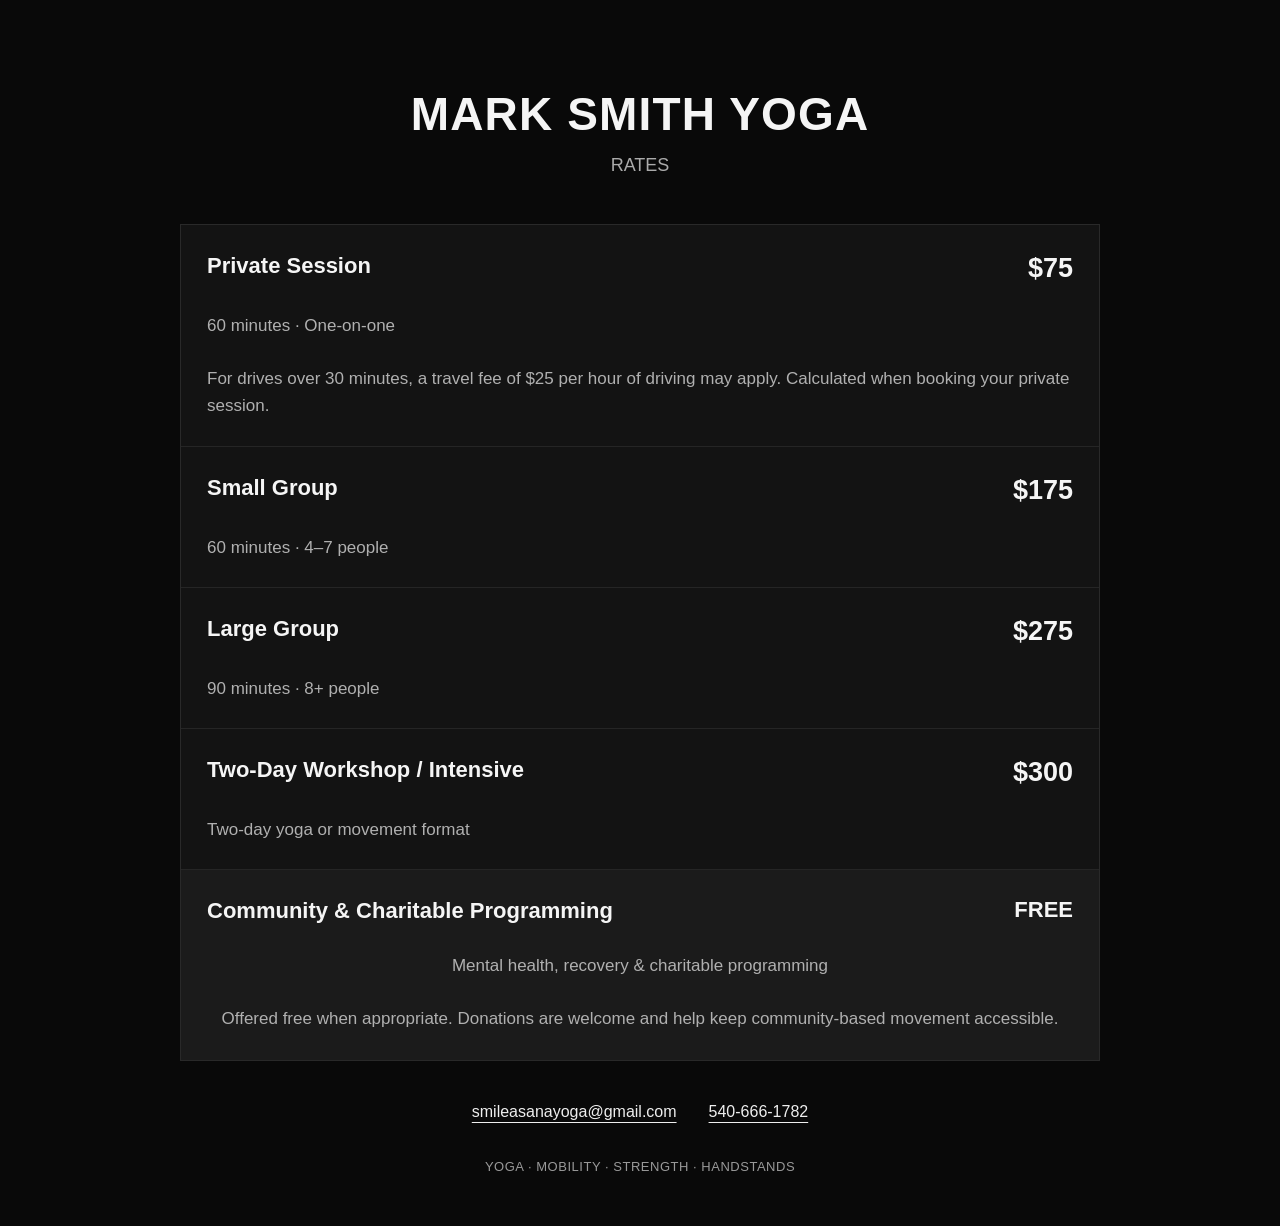
==== commit e53d1e83: "Add private session travel fee note" ====
--- a/index.html
+++ b/index.html
@@ -11,7 +11,7 @@
 <main>
 <header><h1>Mark Smith Yoga</h1><p>Rates</p></header>
 <section class="rates" aria-label="Yoga rates">
-<article><h2>Private Session</h2><p class="price">$75</p><p class="detail">60 minutes · One-on-one</p></article>
+<article><h2>Private Session</h2><p class="price">$75</p><p class="detail">60 minutes · One-on-one</p><p class="detail">For drives over 30 minutes, a travel fee of $25 per hour of driving may apply. Calculated when booking your private session.</p></article>
 <article><h2>Small Group</h2><p class="price">$175</p><p class="detail">60 minutes · 4–7 people</p></article>
 <article><h2>Large Group</h2><p class="price">$275</p><p class="detail">90 minutes · 8+ people</p></article>
 <article><h2>Two-Day Workshop / Intensive</h2><p class="price">$300</p><p class="detail">Two-day yoga or movement format</p></article>
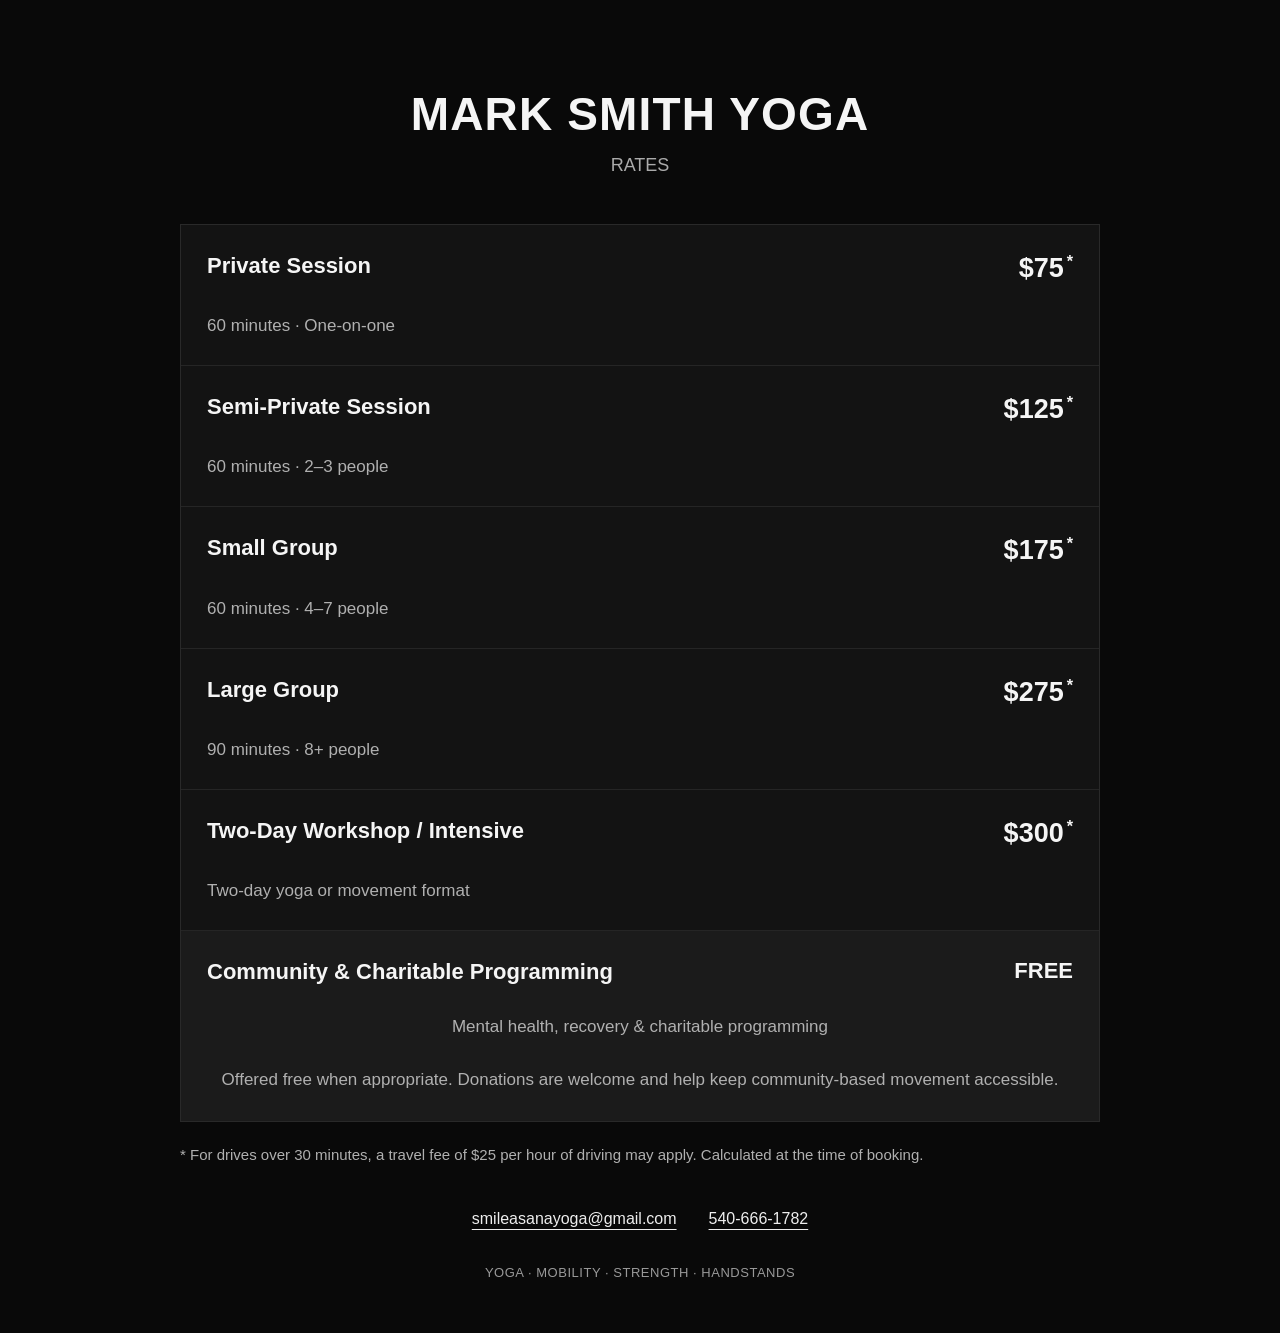
==== commit 7b48fa94: "Add semi-private rate and shared travel fee footnotes" ====
--- a/index.html
+++ b/index.html
@@ -11,12 +11,14 @@
 <main>
 <header><h1>Mark Smith Yoga</h1><p>Rates</p></header>
 <section class="rates" aria-label="Yoga rates">
-<article><h2>Private Session</h2><p class="price">$75</p><p class="detail">60 minutes · One-on-one</p><p class="detail">For drives over 30 minutes, a travel fee of $25 per hour of driving may apply. Calculated when booking your private session.</p></article>
-<article><h2>Small Group</h2><p class="price">$175</p><p class="detail">60 minutes · 4–7 people</p></article>
-<article><h2>Large Group</h2><p class="price">$275</p><p class="detail">90 minutes · 8+ people</p></article>
-<article><h2>Two-Day Workshop / Intensive</h2><p class="price">$300</p><p class="detail">Two-day yoga or movement format</p></article>
+<article><h2>Private Session</h2><p class="price">$75<sup><a href="#travel-fee" aria-label="Travel fee may apply">*</a></sup></p><p class="detail">60 minutes · One-on-one</p></article>
+<article><h2>Semi-Private Session</h2><p class="price">$125<sup><a href="#travel-fee" aria-label="Travel fee may apply">*</a></sup></p><p class="detail">60 minutes · 2–3 people</p></article>
+<article><h2>Small Group</h2><p class="price">$175<sup><a href="#travel-fee" aria-label="Travel fee may apply">*</a></sup></p><p class="detail">60 minutes · 4–7 people</p></article>
+<article><h2>Large Group</h2><p class="price">$275<sup><a href="#travel-fee" aria-label="Travel fee may apply">*</a></sup></p><p class="detail">90 minutes · 8+ people</p></article>
+<article><h2>Two-Day Workshop / Intensive</h2><p class="price">$300<sup><a href="#travel-fee" aria-label="Travel fee may apply">*</a></sup></p><p class="detail">Two-day yoga or movement format</p></article>
 <article class="community"><h2>Community &amp; Charitable Programming</h2><p class="price free">Free</p><p class="detail">Mental health, recovery &amp; charitable programming</p><p class="donation">Offered free when appropriate. Donations are welcome and help keep community-based movement accessible.</p></article>
 </section>
+<p class="travel-note" id="travel-fee">* For drives over 30 minutes, a travel fee of $25 per hour of driving may apply. Calculated at the time of booking.</p>
 <address aria-label="Contact Mark Smith Yoga"><a href="mailto:smileasanayoga@gmail.com">smileasanayoga@gmail.com</a><a href="tel:+15406661782">540-666-1782</a></address>
 <footer>Yoga · Mobility · Strength · Handstands</footer>
 </main>
--- a/styles.css
+++ b/styles.css
@@ -31,3 +31,7 @@
 .detail, .donation { font-size: 15px; }
 address { flex-direction: column; align-items: center; gap: 12px; font-size: 16px; }
 }
+
+.price sup { font-size: .6em; margin-left: 3px; }
+.price sup a { color: inherit; text-decoration: none; }
+.travel-note { margin-top: 20px; color: #b0b0b0; font-size: 15px; line-height: 1.7; scroll-margin-top: 20px; }
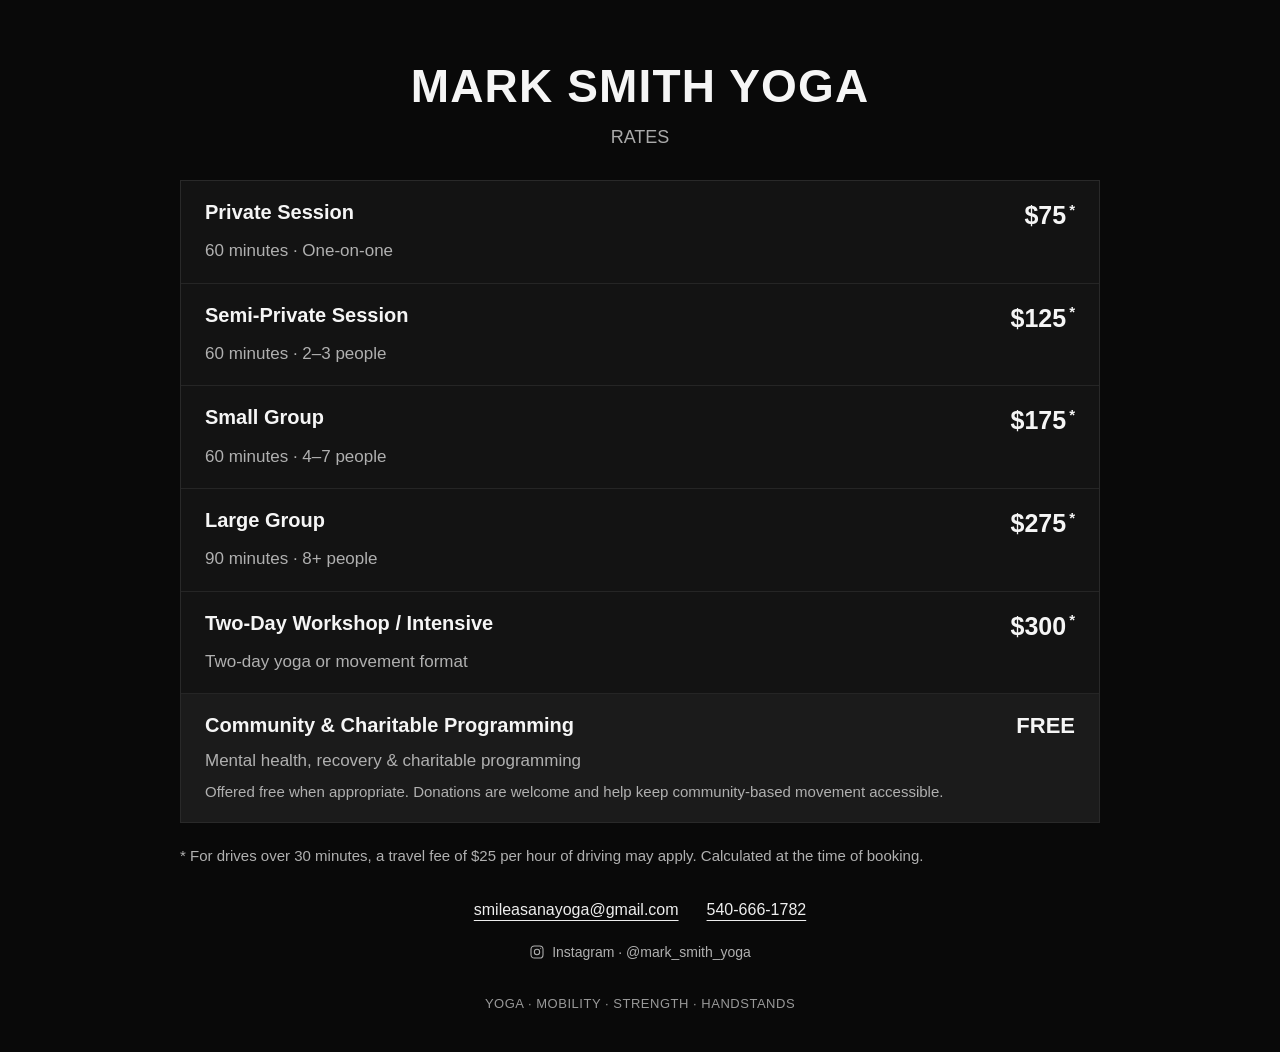
==== commit efe87630: "Refine rate spacing and add Instagram contact link" ====
--- a/index.html
+++ b/index.html
@@ -20,6 +20,7 @@
 </section>
 <p class="travel-note" id="travel-fee">* For drives over 30 minutes, a travel fee of $25 per hour of driving may apply. Calculated at the time of booking.</p>
 <address aria-label="Contact Mark Smith Yoga"><a href="mailto:smileasanayoga@gmail.com">smileasanayoga@gmail.com</a><a href="tel:+15406661782">540-666-1782</a></address>
+<p class="social-link"><a href="https://www.instagram.com/mark_smith_yoga/" target="_blank" rel="noopener noreferrer" aria-label="Mark Smith Yoga on Instagram (opens in a new tab)"><svg viewBox="0 0 24 24" fill="none" stroke="currentColor" stroke-width="1.6" aria-hidden="true"><rect x="3" y="3" width="18" height="18" rx="5"/><circle cx="12" cy="12" r="4"/><circle cx="17.5" cy="6.5" r=".8" fill="currentColor" stroke="none"/></svg>Instagram · @mark_smith_yoga</a></p>
 <footer>Yoga · Mobility · Strength · Handstands</footer>
 </main>
 </body>
--- a/styles.css
+++ b/styles.css
@@ -1,22 +1,22 @@
 :root { color-scheme: dark; font-family: Arial, Helvetica, sans-serif; color: #f5f5f5; background: #090909; }
 * { box-sizing: border-box; }
 body { margin: 0; }
-main { width: min(100% - 40px, 920px); margin: 0 auto; padding: 88px 0 48px; }
-header { text-align: center; margin-bottom: 48px; }
+main { width: min(100% - 40px, 920px); margin: 0 auto; padding: 60px 0 36px; }
+header { text-align: center; margin-bottom: 32px; }
 h1 { margin: 0; font-size: clamp(28px, 5vw, 46px); line-height: 1.15; text-transform: uppercase; letter-spacing: .025em; }
 header p { color: #aaa; text-transform: uppercase; margin: 14px 0 0; font-size: 18px; }
 .rates { border: 1px solid #292929; background: #131313; }
-article { display: grid; grid-template-columns: minmax(0, 1fr) auto; gap: 26px 24px; padding: 26px; }
+article { display: grid; grid-template-columns: minmax(0, 1fr) auto; gap: 6px 24px; padding: 18px 24px; }
 article + article { border-top: 1px solid #252525; }
-h2 { margin: 0; font-size: 22px; line-height: 1.35; }
+h2 { margin: 0; font-size: 20px; line-height: 1.35; }
 p { margin: 0; }
-.price { font-size: 27px; font-weight: 700; line-height: 1.3; }
+.price { font-size: 25px; font-weight: 700; font-variant-numeric: tabular-nums; line-height: 1.3; }
 .detail { grid-column: 1 / -1; color: #b0b0b0; font-size: 17px; line-height: 1.6; }
 .community { background: #1b1b1b; }
 .free { font-size: 22px; text-transform: uppercase; }
-.community .detail, .donation { text-align: center; }
-.donation { grid-column: 1 / -1; color: #b0b0b0; font-size: 17px; line-height: 1.7; }
-address { display: flex; flex-wrap: wrap; justify-content: center; gap: 18px 32px; margin: 38px 0 30px; font-style: normal; }
+.community .detail, .donation { text-align: left; }
+.donation { grid-column: 1 / -1; color: #b0b0b0; font-size: 15px; line-height: 1.6; }
+address { display: flex; flex-wrap: wrap; justify-content: center; gap: 12px 28px; margin: 28px 0 14px; font-style: normal; }
 address a { color: #eee; text-underline-offset: 5px; line-height: 1.6; overflow-wrap: anywhere; }
 a:hover { color: #bbb; }
 a:focus-visible { outline: 2px solid #fff; outline-offset: 6px; }
@@ -24,7 +24,7 @@
 @media (max-width: 540px) {
 main { width: calc(100% - 28px); padding-top: 48px; }
 header { margin-bottom: 30px; }
-article { padding: 22px 18px; gap: 18px 14px; }
+article { padding: 16px 18px; gap: 6px 14px; }
 h2 { font-size: 18px; }
 .price { font-size: 23px; }
 .free { font-size: 18px; }
@@ -35,3 +35,8 @@
 .price sup { font-size: .6em; margin-left: 3px; }
 .price sup a { color: inherit; text-decoration: none; }
 .travel-note { margin-top: 20px; color: #b0b0b0; font-size: 15px; line-height: 1.7; scroll-margin-top: 20px; }
+
+.social-link { margin: 0 0 24px; text-align: center; font-size: 14px; }
+.social-link a { display: inline-flex; align-items: center; gap: 7px; min-height: 32px; color: #b0b0b0; text-decoration: none; }
+.social-link a:hover { color: #fff; }
+.social-link svg { width: 16px; height: 16px; }
